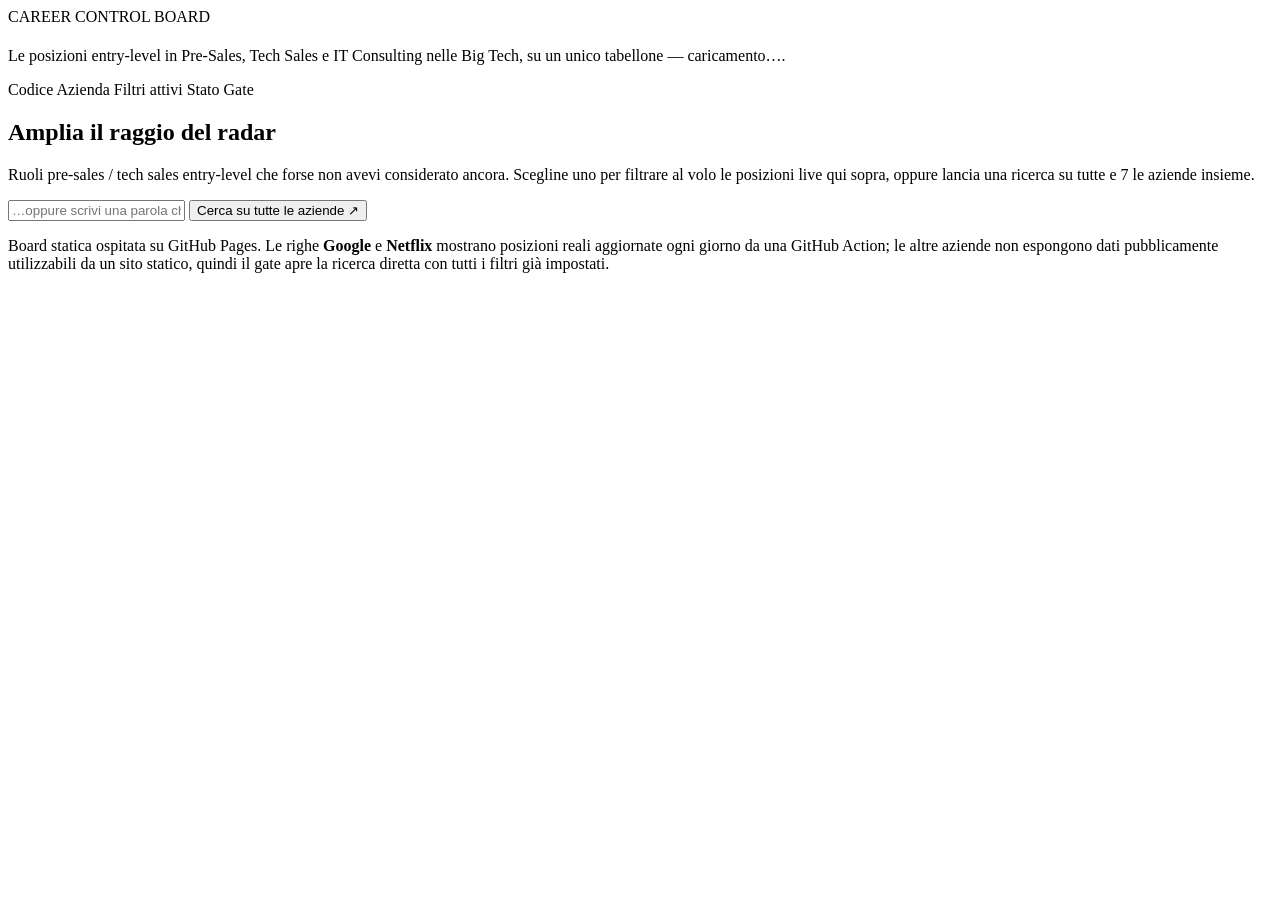
==== index.html @ 783b6209 "Add files via upload" ====
<!doctype html>
<html lang="it">
<head>
  <meta charset="utf-8" />
  <title>Tabellone Partenze — Radar Pre-Sales & Tech Sales</title>
  <meta name="viewport" content="width=device-width, initial-scale=1" />
  <meta name="description" content="Un unico tabellone per monitorare le posizioni entry-level in ambito Pre-Sales, Tech Sales e IT Consulting nelle Big Tech, senza aprire dieci schede." />
  <link rel="icon" href="data:,">
  <link rel="preconnect" href="https://fonts.googleapis.com" />
  <link rel="preconnect" href="https://fonts.gstatic.com" crossorigin />
  <link href="https://fonts.googleapis.com/css2?family=Space+Grotesk:wght@400;500;600;700&family=IBM+Plex+Mono:wght@400;500;600&display=swap" rel="stylesheet" />
  <link rel="stylesheet" href="assets/css/style.css" />
</head>
<body>
  <div class="scanlines" aria-hidden="true"></div>

  <header class="board-header">
    <div class="board-header__eyebrow">CAREER CONTROL BOARD</div>
    <h1 class="board-header__title" id="flap-title"></h1>
    <p class="board-header__subtitle">
      Le posizioni entry-level in Pre-Sales, Tech Sales e IT Consulting nelle Big Tech, su un unico tabellone —
      <span id="last-updated">caricamento…</span>.
    </p>
  </header>

  <main>
    <section class="board" aria-label="Tabellone aziende">
      <div class="board__row board__row--head" role="row">
        <span class="col col--code">Codice</span>
        <span class="col col--company">Azienda</span>
        <span class="col col--filters">Filtri attivi</span>
        <span class="col col--status">Stato</span>
        <span class="col col--gate">Gate</span>
      </div>
      <div id="board-body"></div>
    </section>

    <section class="radar" aria-label="Amplia la ricerca">
      <h2>Amplia il raggio del radar</h2>
      <p>
        Ruoli pre-sales / tech sales entry-level che forse non avevi considerato ancora. Scegline uno per filtrare al volo
        le posizioni live qui sopra, oppure lancia una ricerca su tutte e 7 le aziende insieme.
      </p>
      <div class="chips" id="keyword-chips"></div>
      <form id="radar-form" class="radar-form">
        <input type="text" id="radar-input" placeholder="…oppure scrivi una parola chiave personalizzata" aria-label="Parola chiave personalizzata" />
        <button type="submit">Cerca su tutte le aziende ↗</button>
      </form>
    </section>
  </main>

  <footer class="board-footer">
    <p>
      Board statica ospitata su GitHub Pages. Le righe <strong>Google</strong> e <strong>Netflix</strong> mostrano posizioni
      reali aggiornate ogni giorno da una GitHub Action; le altre aziende non espongono dati pubblicamente utilizzabili da un
      sito statico, quindi il gate apre la ricerca diretta con tutti i filtri già impostati.
    </p>
  </footer>

  <script src="assets/js/config.js"></script>
  <script src="assets/js/app.js"></script>
</body>
</html>
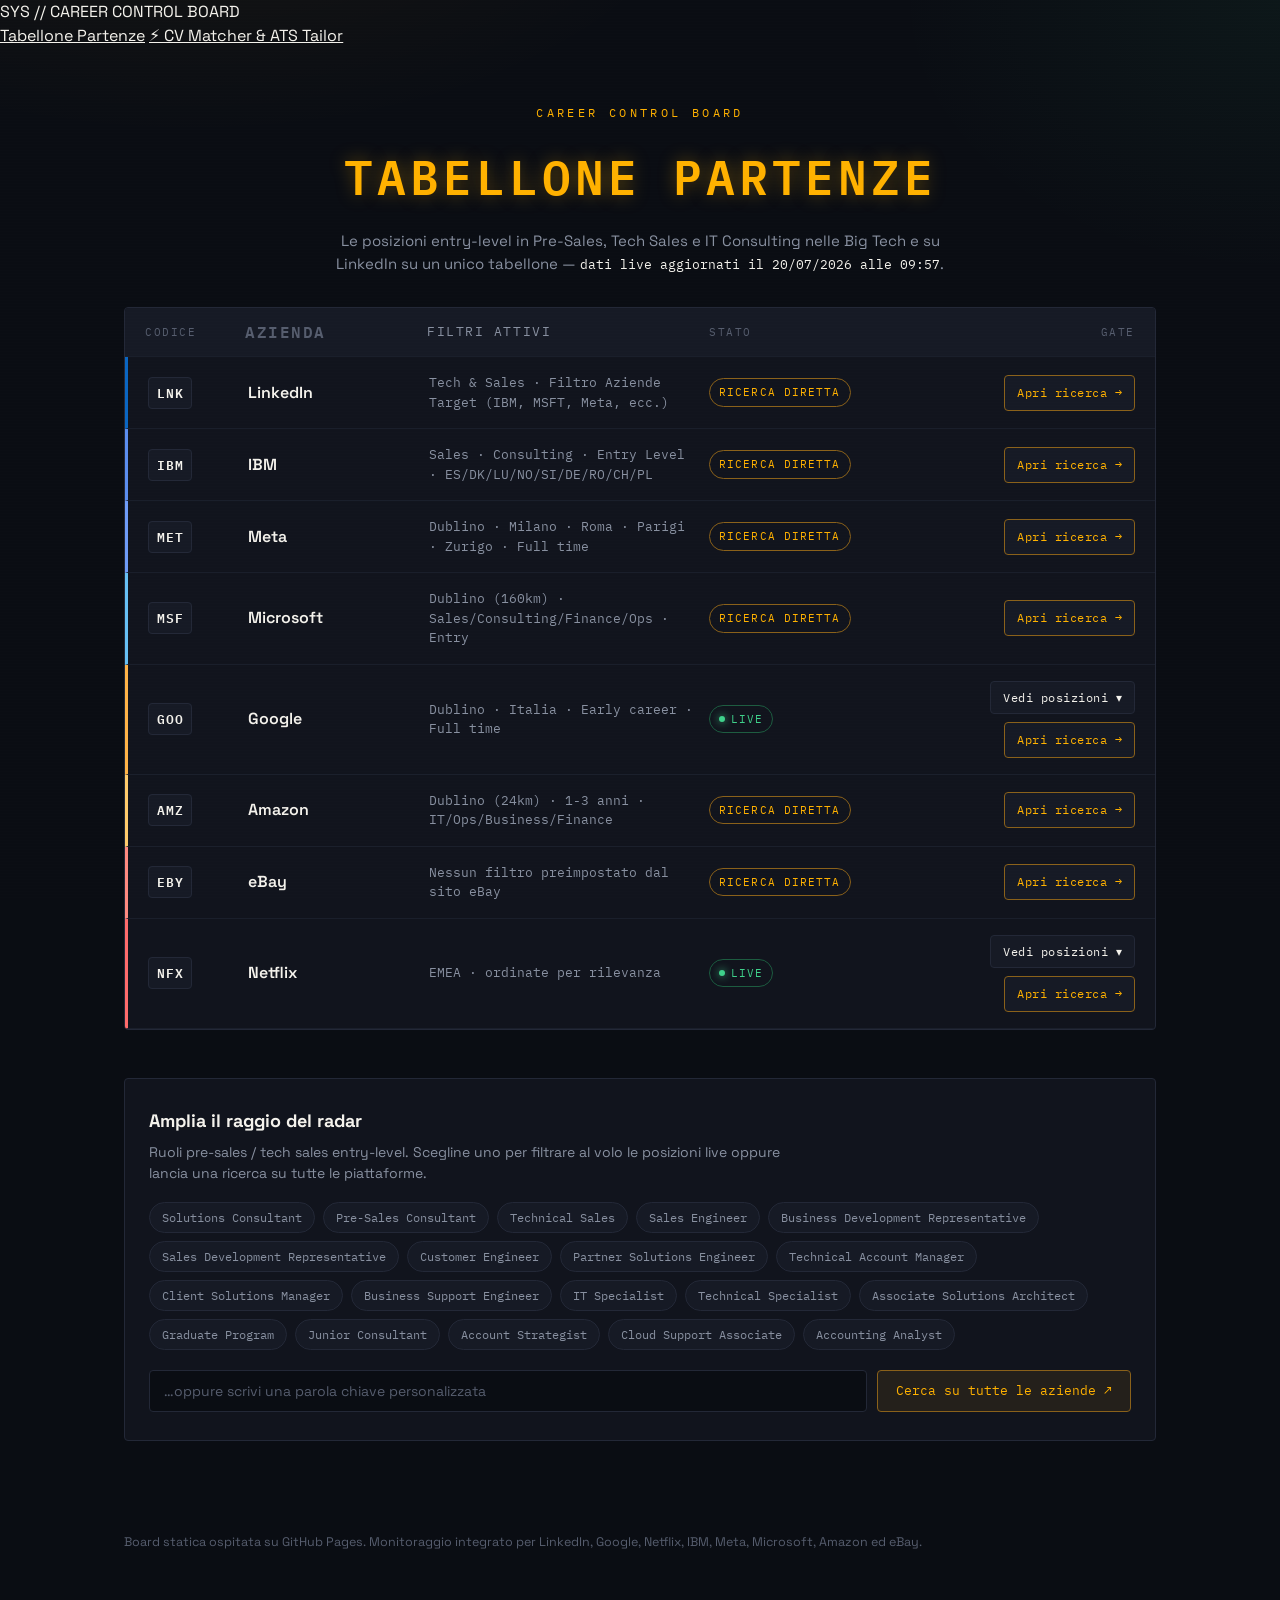
==== commit 8f206ddb: "Revise meta description and content in index.html Updated the description meta tag and modified text" ====
--- a/index.html
+++ b/index.html
@@ -4,7 +4,7 @@
   <meta charset="utf-8" />
   <title>Tabellone Partenze — Radar Pre-Sales & Tech Sales</title>
   <meta name="viewport" content="width=device-width, initial-scale=1" />
-  <meta name="description" content="Un unico tabellone per monitorare le posizioni entry-level in ambito Pre-Sales, Tech Sales e IT Consulting nelle Big Tech, senza aprire dieci schede." />
+  <meta name="description" content="Un unico tabellone per monitorare le posizioni entry-level in ambito Pre-Sales, Tech Sales e IT Consulting nelle Big Tech." />
   <link rel="icon" href="data:,">
   <link rel="preconnect" href="https://fonts.googleapis.com" />
   <link rel="preconnect" href="https://fonts.gstatic.com" crossorigin />
@@ -14,11 +14,21 @@
 <body>
   <div class="scanlines" aria-hidden="true"></div>
 
+  <nav class="nav-bar">
+    <div class="nav-bar__inner">
+      <span class="nav-bar__brand">SYS // CAREER CONTROL BOARD</span>
+      <div class="nav-bar__links">
+        <a href="index.html" class="nav-link nav-link--active">Tabellone Partenze</a>
+        <a href="cv-matcher.html" class="nav-link nav-link--highlight">⚡ CV Matcher & ATS Tailor</a>
+      </div>
+    </div>
+  </nav>
+
   <header class="board-header">
     <div class="board-header__eyebrow">CAREER CONTROL BOARD</div>
     <h1 class="board-header__title" id="flap-title"></h1>
     <p class="board-header__subtitle">
-      Le posizioni entry-level in Pre-Sales, Tech Sales e IT Consulting nelle Big Tech, su un unico tabellone —
+      Le posizioni entry-level in Pre-Sales, Tech Sales e IT Consulting nelle Big Tech e su LinkedIn su un unico tabellone —
       <span id="last-updated">caricamento…</span>.
     </p>
   </header>
@@ -38,8 +48,7 @@
     <section class="radar" aria-label="Amplia la ricerca">
       <h2>Amplia il raggio del radar</h2>
       <p>
-        Ruoli pre-sales / tech sales entry-level che forse non avevi considerato ancora. Scegline uno per filtrare al volo
-        le posizioni live qui sopra, oppure lancia una ricerca su tutte e 7 le aziende insieme.
+        Ruoli pre-sales / tech sales entry-level. Scegline uno per filtrare al volo le posizioni live oppure lancia una ricerca su tutte le piattaforme.
       </p>
       <div class="chips" id="keyword-chips"></div>
       <form id="radar-form" class="radar-form">
@@ -51,9 +60,7 @@
 
   <footer class="board-footer">
     <p>
-      Board statica ospitata su GitHub Pages. Le righe <strong>Google</strong> e <strong>Netflix</strong> mostrano posizioni
-      reali aggiornate ogni giorno da una GitHub Action; le altre aziende non espongono dati pubblicamente utilizzabili da un
-      sito statico, quindi il gate apre la ricerca diretta con tutti i filtri già impostati.
+      Board statica ospitata su GitHub Pages. Monitoraggio integrato per LinkedIn, Google, Netflix, IBM, Meta, Microsoft, Amazon ed eBay.
     </p>
   </footer>
 
--- a/assets/css/style.css
+++ b/assets/css/style.css
@@ -0,0 +1,467 @@
+/* -------------------------------------------------------------------
+   Tokens
+   ----------------------------------------------------------------- */
+:root {
+  --bg-deep: #0a0d13;
+  --bg-panel: #11141d;
+  --bg-panel-raised: #161a25;
+  --line: #232837;
+  --line-soft: #1a1f2b;
+  --text-primary: #f4f2ec;
+  --text-muted: #8890a0;
+  --text-faint: #565d6e;
+  --flap-amber: #ffb100;
+  --flap-amber-dim: #8a611a;
+  --signal-live: #3fd18b;
+  --signal-live-dim: #1d5c40;
+  --focus-ring: #ffb100;
+
+  --font-display: "Space Grotesk", "IBM Plex Sans", system-ui, sans-serif;
+  --font-mono: "IBM Plex Mono", ui-monospace, "SF Mono", monospace;
+
+  --radius: 4px;
+}
+
+* {
+  box-sizing: border-box;
+}
+
+html {
+  color-scheme: dark;
+}
+
+body {
+  margin: 0;
+  background: var(--bg-deep);
+  color: var(--text-primary);
+  font-family: var(--font-display);
+  line-height: 1.5;
+  background-image:
+    radial-gradient(ellipse 900px 500px at 15% -10%, rgba(255, 177, 0, 0.06), transparent 60%),
+    radial-gradient(ellipse 700px 500px at 100% 0%, rgba(63, 209, 139, 0.05), transparent 55%);
+}
+
+a {
+  color: inherit;
+}
+
+:focus-visible {
+  outline: 2px solid var(--focus-ring);
+  outline-offset: 2px;
+}
+
+/* subtle CRT-ish scanline texture, purely decorative */
+.scanlines {
+  position: fixed;
+  inset: 0;
+  pointer-events: none;
+  z-index: 50;
+  background: repeating-linear-gradient(to bottom, rgba(255, 255, 255, 0.012) 0px, rgba(255, 255, 255, 0.012) 1px, transparent 1px, transparent 3px);
+  mix-blend-mode: overlay;
+}
+
+/* -------------------------------------------------------------------
+   Header
+   ----------------------------------------------------------------- */
+.board-header {
+  max-width: 1080px;
+  margin: 0 auto;
+  padding: 56px 24px 32px;
+  text-align: center;
+}
+
+.board-header__eyebrow {
+  font-family: var(--font-mono);
+  font-size: 12px;
+  letter-spacing: 0.28em;
+  color: var(--flap-amber);
+  margin-bottom: 18px;
+}
+
+.board-header__title {
+  font-family: var(--font-mono);
+  font-weight: 600;
+  font-size: clamp(28px, 5vw, 48px);
+  letter-spacing: 0.06em;
+  margin: 0 0 18px;
+  display: inline-flex;
+  flex-wrap: wrap;
+  justify-content: center;
+  gap: 1px;
+}
+
+.flap-char {
+  display: inline-block;
+  min-width: 0.62em;
+  color: var(--flap-amber);
+  text-shadow: 0 0 18px rgba(255, 177, 0, 0.35);
+}
+
+.flap-char--settled {
+  color: var(--flap-amber);
+}
+
+.board-header__subtitle {
+  max-width: 620px;
+  margin: 0 auto;
+  color: var(--text-muted);
+  font-size: 15px;
+}
+
+#last-updated {
+  color: var(--text-primary);
+  font-family: var(--font-mono);
+  font-size: 13px;
+}
+
+/* -------------------------------------------------------------------
+   Board
+   ----------------------------------------------------------------- */
+main {
+  max-width: 1080px;
+  margin: 0 auto;
+  padding: 0 24px 80px;
+}
+
+.board {
+  border: 1px solid var(--line);
+  border-radius: var(--radius);
+  overflow: hidden;
+  background: var(--bg-panel);
+}
+
+.board__row {
+  display: grid;
+  grid-template-columns: 84px 1fr 1.6fr 150px 260px;
+  align-items: center;
+  gap: 16px;
+  padding: 16px 20px;
+  border-bottom: 1px solid var(--line-soft);
+  border-left: 3px solid var(--company-color, transparent);
+  animation: row-in 0.4s ease both;
+  animation-delay: var(--row-delay, 0ms);
+}
+
+@keyframes row-in {
+  from {
+    opacity: 0;
+    transform: translateY(4px);
+  }
+  to {
+    opacity: 1;
+    transform: translateY(0);
+  }
+}
+
+.board__row--head {
+  border-left: none;
+  animation: none;
+  background: var(--bg-panel-raised);
+  font-family: var(--font-mono);
+  font-size: 11px;
+  letter-spacing: 0.14em;
+  color: var(--text-faint);
+  text-transform: uppercase;
+  padding: 12px 20px;
+}
+
+.board__row:last-of-type {
+  border-bottom: none;
+}
+
+.col--company {
+  font-weight: 600;
+  font-size: 16px;
+}
+
+.col--filters {
+  color: var(--text-muted);
+  font-size: 13px;
+  font-family: var(--font-mono);
+}
+
+.code-badge {
+  font-family: var(--font-mono);
+  font-weight: 600;
+  font-size: 13px;
+  letter-spacing: 0.06em;
+  background: var(--bg-panel-raised);
+  border: 1px solid var(--line);
+  padding: 4px 8px;
+  border-radius: var(--radius);
+}
+
+.status {
+  font-family: var(--font-mono);
+  font-size: 11px;
+  letter-spacing: 0.1em;
+  display: inline-flex;
+  align-items: center;
+  gap: 6px;
+  padding: 5px 9px;
+  border-radius: 999px;
+  border: 1px solid var(--line);
+}
+
+.status--live {
+  color: var(--signal-live);
+  border-color: var(--signal-live-dim);
+}
+
+.status--direct {
+  color: var(--flap-amber);
+  border-color: var(--flap-amber-dim);
+}
+
+.status-dot {
+  width: 6px;
+  height: 6px;
+  border-radius: 50%;
+  background: var(--signal-live);
+  box-shadow: 0 0 8px var(--signal-live);
+  animation: pulse 2.4s ease-in-out infinite;
+}
+
+@media (prefers-reduced-motion: reduce) {
+  .status-dot {
+    animation: none;
+  }
+  .board__row {
+    animation: none;
+  }
+}
+
+@keyframes pulse {
+  0%, 100% { opacity: 1; }
+  50% { opacity: 0.35; }
+}
+
+.col--gate {
+  display: flex;
+  gap: 8px;
+  justify-content: flex-end;
+  flex-wrap: wrap;
+}
+
+.btn {
+  font-family: var(--font-mono);
+  font-size: 12px;
+  letter-spacing: 0.04em;
+  border-radius: var(--radius);
+  padding: 8px 12px;
+  border: 1px solid var(--line);
+  background: var(--bg-panel-raised);
+  color: var(--text-primary);
+  cursor: pointer;
+  text-decoration: none;
+  white-space: nowrap;
+  transition: border-color 0.15s ease, color 0.15s ease;
+}
+
+.btn:hover {
+  border-color: var(--flap-amber-dim);
+  color: var(--flap-amber);
+}
+
+.btn--gate {
+  border-color: var(--flap-amber-dim);
+  color: var(--flap-amber);
+}
+
+.btn--gate:hover {
+  background: rgba(255, 177, 0, 0.08);
+}
+
+.live-details {
+  border-bottom: 1px solid var(--line-soft);
+  background: var(--bg-deep);
+  padding: 4px 20px 18px 20px;
+}
+
+.live-details__inner {
+  padding-left: 3px;
+}
+
+.job-list {
+  list-style: none;
+  margin: 10px 0 0;
+  padding: 0;
+  display: grid;
+  gap: 2px;
+}
+
+.job-list__item {
+  display: flex;
+  flex-wrap: wrap;
+  align-items: baseline;
+  gap: 10px;
+  padding: 9px 12px;
+  border-radius: var(--radius);
+}
+
+.job-list__item:hover {
+  background: var(--bg-panel-raised);
+}
+
+.job-list__title {
+  text-decoration: none;
+  font-size: 14px;
+  color: var(--text-primary);
+  border-bottom: 1px dotted var(--text-faint);
+}
+
+.job-list__title:hover {
+  color: var(--flap-amber);
+  border-color: var(--flap-amber);
+}
+
+.job-list__meta {
+  font-family: var(--font-mono);
+  font-size: 11.5px;
+  color: var(--text-muted);
+}
+
+.job-list__meta--muted {
+  color: var(--text-faint);
+}
+
+.empty-state {
+  padding: 16px 4px;
+}
+
+.empty-state__title {
+  margin: 0 0 4px;
+  font-size: 13.5px;
+  color: var(--text-primary);
+}
+
+.empty-state__detail {
+  margin: 0;
+  font-size: 12.5px;
+  color: var(--text-muted);
+}
+
+/* -------------------------------------------------------------------
+   Radar section
+   ----------------------------------------------------------------- */
+.radar {
+  margin-top: 48px;
+  padding: 28px 24px;
+  border: 1px solid var(--line);
+  border-radius: var(--radius);
+  background: var(--bg-panel);
+}
+
+.radar h2 {
+  margin: 0 0 8px;
+  font-size: 18px;
+}
+
+.radar p {
+  margin: 0 0 18px;
+  color: var(--text-muted);
+  font-size: 14px;
+  max-width: 640px;
+}
+
+.chips {
+  display: flex;
+  flex-wrap: wrap;
+  gap: 8px;
+  margin-bottom: 20px;
+}
+
+.chip {
+  font-family: var(--font-mono);
+  font-size: 12px;
+  border: 1px solid var(--line);
+  background: var(--bg-panel-raised);
+  color: var(--text-muted);
+  padding: 7px 12px;
+  border-radius: 999px;
+  cursor: pointer;
+  transition: all 0.15s ease;
+}
+
+.chip:hover {
+  color: var(--text-primary);
+  border-color: var(--text-faint);
+}
+
+.chip--active {
+  color: var(--bg-deep);
+  background: var(--flap-amber);
+  border-color: var(--flap-amber);
+}
+
+.radar-form {
+  display: flex;
+  gap: 10px;
+  flex-wrap: wrap;
+}
+
+.radar-form input {
+  flex: 1;
+  min-width: 220px;
+  background: var(--bg-deep);
+  border: 1px solid var(--line);
+  border-radius: var(--radius);
+  padding: 11px 14px;
+  color: var(--text-primary);
+  font-family: var(--font-display);
+  font-size: 14px;
+}
+
+.radar-form input::placeholder {
+  color: var(--text-faint);
+}
+
+.radar-form button {
+  font-family: var(--font-mono);
+  font-size: 13px;
+  border: 1px solid var(--flap-amber-dim);
+  background: rgba(255, 177, 0, 0.08);
+  color: var(--flap-amber);
+  border-radius: var(--radius);
+  padding: 11px 18px;
+  cursor: pointer;
+  white-space: nowrap;
+}
+
+.radar-form button:hover {
+  background: rgba(255, 177, 0, 0.16);
+}
+
+/* -------------------------------------------------------------------
+   Footer
+   ----------------------------------------------------------------- */
+.board-footer {
+  max-width: 1080px;
+  margin: 0 auto;
+  padding: 0 24px 60px;
+  color: var(--text-faint);
+  font-size: 12.5px;
+}
+
+/* -------------------------------------------------------------------
+   Responsive: stack rows as cards below 760px
+   ----------------------------------------------------------------- */
+@media (max-width: 760px) {
+  .board__row--head {
+    display: none;
+  }
+
+  .board__row {
+    grid-template-columns: 1fr;
+    gap: 10px;
+    padding: 18px 18px;
+  }
+
+  .col--gate {
+    justify-content: flex-start;
+  }
+
+  .col--company::before {
+    content: "";
+  }
+}
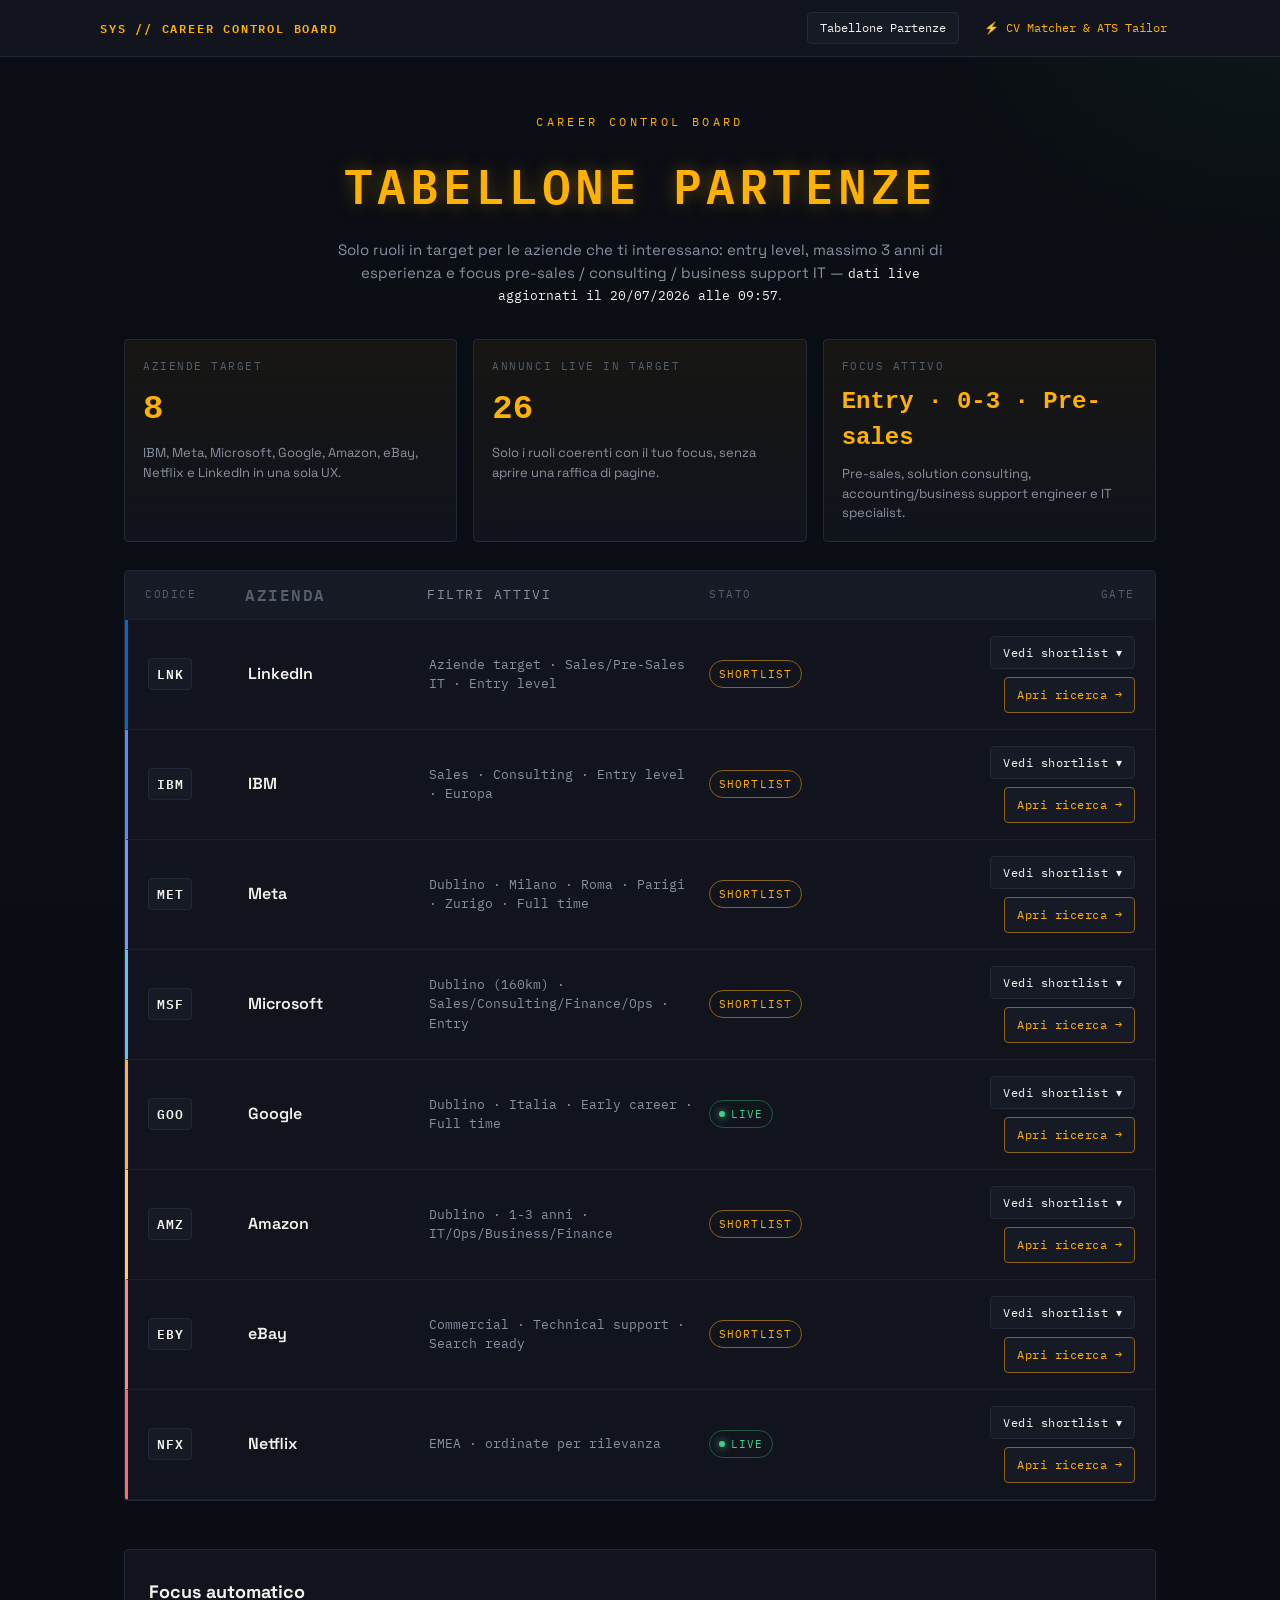
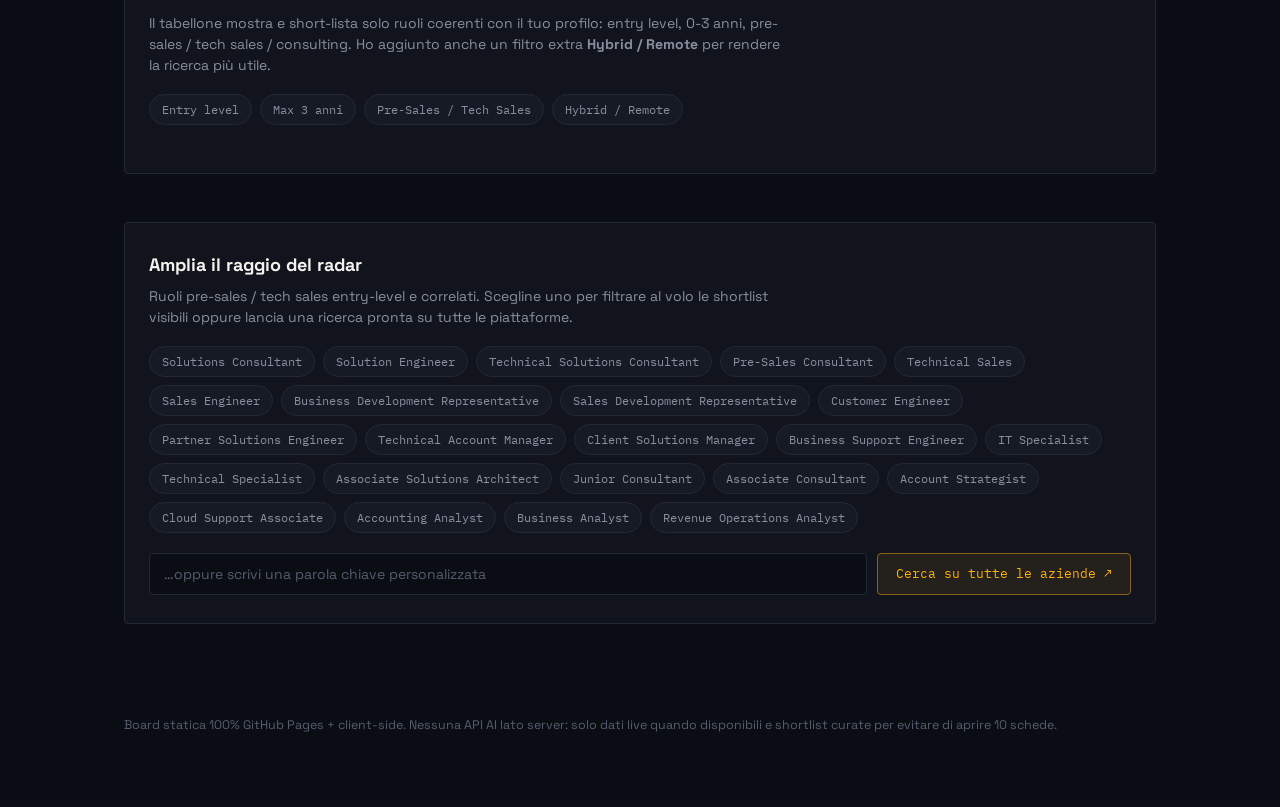
==== commit 57041250: "feat: improve job board shortlist ux" ====
--- a/index.html
+++ b/index.html
@@ -28,12 +28,30 @@
     <div class="board-header__eyebrow">CAREER CONTROL BOARD</div>
     <h1 class="board-header__title" id="flap-title"></h1>
     <p class="board-header__subtitle">
-      Le posizioni entry-level in Pre-Sales, Tech Sales e IT Consulting nelle Big Tech e su LinkedIn su un unico tabellone —
+      Solo ruoli in target per le aziende che ti interessano: entry level, massimo 3 anni di esperienza e focus pre-sales / consulting / business support IT —
       <span id="last-updated">caricamento…</span>.
     </p>
   </header>
 
   <main>
+    <section class="hero-panels" aria-label="Riepilogo dashboard">
+      <article class="hero-card">
+        <span class="hero-card__label">AZIENDE TARGET</span>
+        <strong class="hero-card__value" id="metric-companies">0</strong>
+        <p>IBM, Meta, Microsoft, Google, Amazon, eBay, Netflix e LinkedIn in una sola UX.</p>
+      </article>
+      <article class="hero-card">
+        <span class="hero-card__label">ANNUNCI LIVE IN TARGET</span>
+        <strong class="hero-card__value" id="metric-live">0</strong>
+        <p>Solo i ruoli coerenti con il tuo focus, senza aprire una raffica di pagine.</p>
+      </article>
+      <article class="hero-card">
+        <span class="hero-card__label">FOCUS ATTIVO</span>
+        <strong class="hero-card__value hero-card__value--small" id="metric-focus">—</strong>
+        <p>Pre-sales, solution consulting, accounting/business support engineer e IT specialist.</p>
+      </article>
+    </section>
+
     <section class="board" aria-label="Tabellone aziende">
       <div class="board__row board__row--head" role="row">
         <span class="col col--code">Codice</span>
@@ -46,9 +64,18 @@
     </section>
 
     <section class="radar" aria-label="Amplia la ricerca">
+      <h2>Focus automatico</h2>
+      <p>
+        Il tabellone mostra e short-lista solo ruoli coerenti con il tuo profilo: entry level, 0-3 anni, pre-sales / tech sales / consulting.
+        Ho aggiunto anche un filtro extra <strong>Hybrid / Remote</strong> per rendere la ricerca più utile.
+      </p>
+      <div class="chips" id="preset-chips"></div>
+    </section>
+
+    <section class="radar" aria-label="Amplia la ricerca per keyword">
       <h2>Amplia il raggio del radar</h2>
       <p>
-        Ruoli pre-sales / tech sales entry-level. Scegline uno per filtrare al volo le posizioni live oppure lancia una ricerca su tutte le piattaforme.
+        Ruoli pre-sales / tech sales entry-level e correlati. Scegline uno per filtrare al volo le shortlist visibili oppure lancia una ricerca pronta su tutte le piattaforme.
       </p>
       <div class="chips" id="keyword-chips"></div>
       <form id="radar-form" class="radar-form">
@@ -60,7 +87,7 @@
 
   <footer class="board-footer">
     <p>
-      Board statica ospitata su GitHub Pages. Monitoraggio integrato per LinkedIn, Google, Netflix, IBM, Meta, Microsoft, Amazon ed eBay.
+      Board statica 100% GitHub Pages + client-side. Nessuna API AI lato server: solo dati live quando disponibili e shortlist curate per evitare di aprire 10 schede.
     </p>
   </footer>
 
--- a/assets/css/style.css
+++ b/assets/css/style.css
@@ -108,6 +108,47 @@
   font-size: 15px;
 }
 
+.hero-panels {
+  display: grid;
+  grid-template-columns: repeat(3, minmax(0, 1fr));
+  gap: 16px;
+  margin-bottom: 28px;
+}
+
+.hero-card {
+  border: 1px solid var(--line);
+  border-radius: var(--radius);
+  background: linear-gradient(180deg, rgba(255, 177, 0, 0.05), rgba(17, 20, 29, 0.92));
+  padding: 18px;
+}
+
+.hero-card__label {
+  display: block;
+  color: var(--text-faint);
+  font-family: var(--font-mono);
+  font-size: 11px;
+  letter-spacing: 0.14em;
+  margin-bottom: 10px;
+}
+
+.hero-card__value {
+  display: block;
+  font-family: var(--font-mono);
+  font-size: clamp(24px, 4vw, 34px);
+  color: var(--flap-amber);
+  margin-bottom: 8px;
+}
+
+.hero-card__value--small {
+  font-size: clamp(18px, 2.8vw, 24px);
+}
+
+.hero-card p {
+  margin: 0;
+  color: var(--text-muted);
+  font-size: 13px;
+}
+
 #last-updated {
   color: var(--text-primary);
   font-family: var(--font-mono);
@@ -282,6 +323,23 @@
   padding-left: 3px;
 }
 
+.job-list__summary {
+  display: grid;
+  gap: 6px;
+  margin-top: 12px;
+  margin-bottom: 10px;
+}
+
+.job-list__summary-title {
+  font-size: 14px;
+  font-weight: 600;
+}
+
+.job-list__summary-meta {
+  color: var(--text-muted);
+  font-size: 12px;
+}
+
 .job-list {
   list-style: none;
   margin: 10px 0 0;
@@ -292,15 +350,33 @@
 
 .job-list__item {
   display: flex;
-  flex-wrap: wrap;
-  align-items: baseline;
-  gap: 10px;
+  justify-content: space-between;
+  gap: 14px;
   padding: 9px 12px;
   border-radius: var(--radius);
+  border: 1px solid transparent;
 }
 
 .job-list__item:hover {
   background: var(--bg-panel-raised);
+  border-color: var(--line);
+}
+
+.job-list__content {
+  display: grid;
+  gap: 8px;
+}
+
+.job-list__meta-wrap {
+  display: flex;
+  flex-wrap: wrap;
+  gap: 8px;
+}
+
+.job-tags {
+  display: flex;
+  flex-wrap: wrap;
+  gap: 6px;
 }
 
 .job-list__title {
@@ -447,6 +523,10 @@
    Responsive: stack rows as cards below 760px
    ----------------------------------------------------------------- */
 @media (max-width: 760px) {
+  .hero-panels {
+    grid-template-columns: 1fr;
+  }
+
   .board__row--head {
     display: none;
   }
@@ -464,4 +544,392 @@
   .col--company::before {
     content: "";
   }
-}
+
+  .job-list__item {
+    flex-direction: column;
+    align-items: flex-start;
+  }
+}
+
+
+/* -------------------------------------------------------------------
+   Nav Bar Component
+   ----------------------------------------------------------------- */
+.nav-bar {
+  background: var(--bg-panel);
+  border-bottom: 1px solid var(--line);
+  padding: 12px 24px;
+}
+
+.nav-bar__inner {
+  max-width: 1080px;
+  margin: 0 auto;
+  display: flex;
+  justify-content: space-between;
+  align-items: center;
+  flex-wrap: wrap;
+  gap: 12px;
+}
+
+.nav-bar__brand {
+  font-family: var(--font-mono);
+  font-size: 12px;
+  letter-spacing: 0.15em;
+  color: var(--flap-amber);
+  font-weight: 600;
+}
+
+.nav-bar__links {
+  display: flex;
+  gap: 12px;
+}
+
+.nav-link {
+  font-family: var(--font-mono);
+  font-size: 12px;
+  color: var(--text-muted);
+  text-decoration: none;
+  padding: 6px 12px;
+  border-radius: var(--radius);
+  border: 1px solid transparent;
+  transition: all 0.15s ease;
+}
+
+.nav-link:hover {
+  color: var(--text-primary);
+  border-color: var(--line);
+}
+
+.nav-link--active {
+  color: var(--text-primary);
+  background: var(--bg-panel-raised);
+  border-color: var(--line);
+}
+
+.nav-link--highlight {
+  color: var(--flap-amber);
+}
+
+/* -------------------------------------------------------------------
+   CV Matcher Page Specific Styles
+   ----------------------------------------------------------------- */
+.cv-upload-section {
+  margin-top: 0;
+}
+
+.upload-dropzone {
+  border: 2px dashed var(--line);
+  border-radius: var(--radius);
+  padding: 32px;
+  text-align: center;
+  background: var(--bg-panel-raised);
+  cursor: pointer;
+  margin-bottom: 16px;
+  transition: border-color 0.2s ease, background 0.2s ease;
+}
+
+.upload-dropzone:hover,
+.dropzone--active {
+  border-color: var(--flap-amber);
+  background: rgba(255, 177, 0, 0.04);
+}
+
+.dropzone-label {
+  display: flex;
+  flex-direction: column;
+  align-items: center;
+  gap: 8px;
+  cursor: pointer;
+  color: var(--text-muted);
+  font-family: var(--font-mono);
+  font-size: 13px;
+}
+
+.dropzone-icon {
+  font-size: 28px;
+}
+
+.cv-textarea-wrapper textarea {
+  width: 100%;
+  background: var(--bg-deep);
+  border: 1px solid var(--line);
+  border-radius: var(--radius);
+  padding: 14px;
+  color: var(--text-primary);
+  font-family: var(--font-mono);
+  font-size: 13px;
+  resize: vertical;
+}
+
+.action-bar {
+  margin-top: 20px;
+  text-align: right;
+}
+
+.btn--large {
+  padding: 12px 24px;
+  font-size: 14px;
+}
+
+/* -------------------------------------------------------------------
+   Company Matches Grid
+   ----------------------------------------------------------------- */
+.cv-results-section {
+  margin-top: 40px;
+}
+
+.company-matches-grid {
+  display: grid;
+  grid-template-columns: repeat(auto-fit, minmax(320px, 1fr));
+  gap: 20px;
+  margin-top: 24px;
+}
+
+.company-match-card {
+  background: var(--bg-panel);
+  border: 1px solid var(--line);
+  border-radius: var(--radius);
+  padding: 20px;
+}
+
+.company-match-card__header {
+  display: flex;
+  align-items: center;
+  gap: 10px;
+  margin-bottom: 16px;
+  border-bottom: 1px solid var(--line-soft);
+  padding-bottom: 10px;
+}
+
+.company-match-card__header h3 {
+  margin: 0 0 4px;
+  font-size: 18px;
+}
+
+.company-match-card__subtitle {
+  margin: 0;
+  color: var(--text-muted);
+  font-size: 12px;
+}
+
+.job-match-item {
+  background: var(--bg-panel-raised);
+  border: 1px solid var(--line-soft);
+  border-radius: var(--radius);
+  padding: 12px;
+  margin-bottom: 10px;
+  cursor: pointer;
+  transition: border-color 0.15s ease, transform 0.15s ease;
+  width: 100%;
+  text-align: left;
+  color: inherit;
+  appearance: none;
+  font: inherit;
+}
+
+.job-match-item:hover {
+  border-color: var(--flap-amber);
+  transform: translateY(-2px);
+}
+
+.job-match-item__header {
+  display: flex;
+  justify-content: space-between;
+  align-items: flex-start;
+  gap: 8px;
+}
+
+.job-match-item__title {
+  font-weight: 600;
+  font-size: 14px;
+  color: var(--text-primary);
+}
+
+.job-match-item__meta {
+  font-family: var(--font-mono);
+  font-size: 11px;
+  color: var(--text-muted);
+  margin: 6px 0;
+}
+
+.job-match-item__keywords {
+  display: flex;
+  flex-wrap: wrap;
+  gap: 4px;
+}
+
+.tag {
+  font-family: var(--font-mono);
+  font-size: 10px;
+  background: var(--bg-deep);
+  border: 1px solid var(--line);
+  color: var(--flap-amber);
+  padding: 2px 6px;
+  border-radius: 2px;
+}
+
+.btn--small {
+  font-size: 10px;
+  padding: 4px 8px;
+}
+
+.inline-status {
+  margin-bottom: 16px;
+  padding: 12px 14px;
+  border: 1px solid var(--line);
+  border-radius: var(--radius);
+  font-size: 13px;
+}
+
+.inline-status--neutral {
+  background: var(--bg-panel-raised);
+  color: var(--text-muted);
+}
+
+.inline-status--success {
+  background: rgba(63, 209, 139, 0.08);
+  border-color: var(--signal-live-dim);
+  color: #9fe6c0;
+}
+
+.inline-status--warning {
+  background: rgba(255, 177, 0, 0.08);
+  border-color: var(--flap-amber-dim);
+  color: var(--flap-amber);
+}
+
+.inline-status--error {
+  background: rgba(255, 107, 107, 0.08);
+  border-color: rgba(255, 107, 107, 0.35);
+  color: #ff9f9f;
+}
+
+/* -------------------------------------------------------------------
+   Modal Styles
+   ----------------------------------------------------------------- */
+.modal-backdrop {
+  position: fixed;
+  inset: 0;
+  background: rgba(10, 13, 19, 0.85);
+  backdrop-filter: blur(4px);
+  display: flex;
+  justify-content: center;
+  align-items: center;
+  z-index: 100;
+  padding: 20px;
+}
+
+.modal-content {
+  background: var(--bg-panel);
+  border: 1px solid var(--line);
+  border-radius: var(--radius);
+  width: 100%;
+  max-width: 780px;
+  max-height: 90vh;
+  display: flex;
+  flex-direction: column;
+  box-shadow: 0 20px 50px rgba(0, 0, 0, 0.5);
+}
+
+.modal-header {
+  padding: 16px 20px;
+  border-bottom: 1px solid var(--line);
+  display: flex;
+  justify-content: space-between;
+  align-items: center;
+}
+
+.btn-close {
+  background: transparent;
+  border: none;
+  color: var(--text-muted);
+  font-size: 24px;
+  cursor: pointer;
+}
+
+.btn-close:hover {
+  color: var(--flap-amber);
+}
+
+.modal-body {
+  padding: 20px;
+  overflow-y: auto;
+  flex: 1;
+}
+
+.keywords-box {
+  background: var(--bg-panel-raised);
+  border: 1px solid var(--line);
+  padding: 12px;
+  border-radius: var(--radius);
+  font-size: 12px;
+  margin-bottom: 16px;
+}
+
+.modal-link {
+  display: inline-flex;
+  margin-bottom: 14px;
+  color: var(--flap-amber);
+  text-decoration: none;
+  font-size: 13px;
+}
+
+.modal-link:hover {
+  text-decoration: underline;
+}
+
+.preview-tabs {
+  display: flex;
+  gap: 8px;
+  margin-bottom: 12px;
+}
+
+.tab-btn {
+  font-family: var(--font-mono);
+  font-size: 12px;
+  background: var(--bg-deep);
+  border: 1px solid var(--line);
+  color: var(--text-muted);
+  padding: 8px 16px;
+  border-radius: var(--radius);
+  cursor: pointer;
+}
+
+.tab-btn--active {
+  background: var(--flap-amber);
+  color: var(--bg-deep);
+  border-color: var(--flap-amber);
+  font-weight: 600;
+}
+
+.preview-panel textarea {
+  width: 100%;
+  background: var(--bg-deep);
+  border: 1px solid var(--line);
+  border-radius: var(--radius);
+  padding: 12px;
+  color: var(--text-primary);
+  font-family: var(--font-mono);
+  font-size: 12px;
+  line-height: 1.6;
+}
+
+.modal-footer {
+  padding: 16px 20px;
+  border-top: 1px solid var(--line);
+  display: flex;
+  justify-content: flex-end;
+  gap: 12px;
+  flex-wrap: wrap;
+}
+
+.visually-hidden {
+  position: absolute;
+  width: 1px;
+  height: 1px;
+  padding: 0;
+  margin: -1px;
+  overflow: hidden;
+  clip: rect(0, 0, 0, 0);
+  border: 0;
+}
